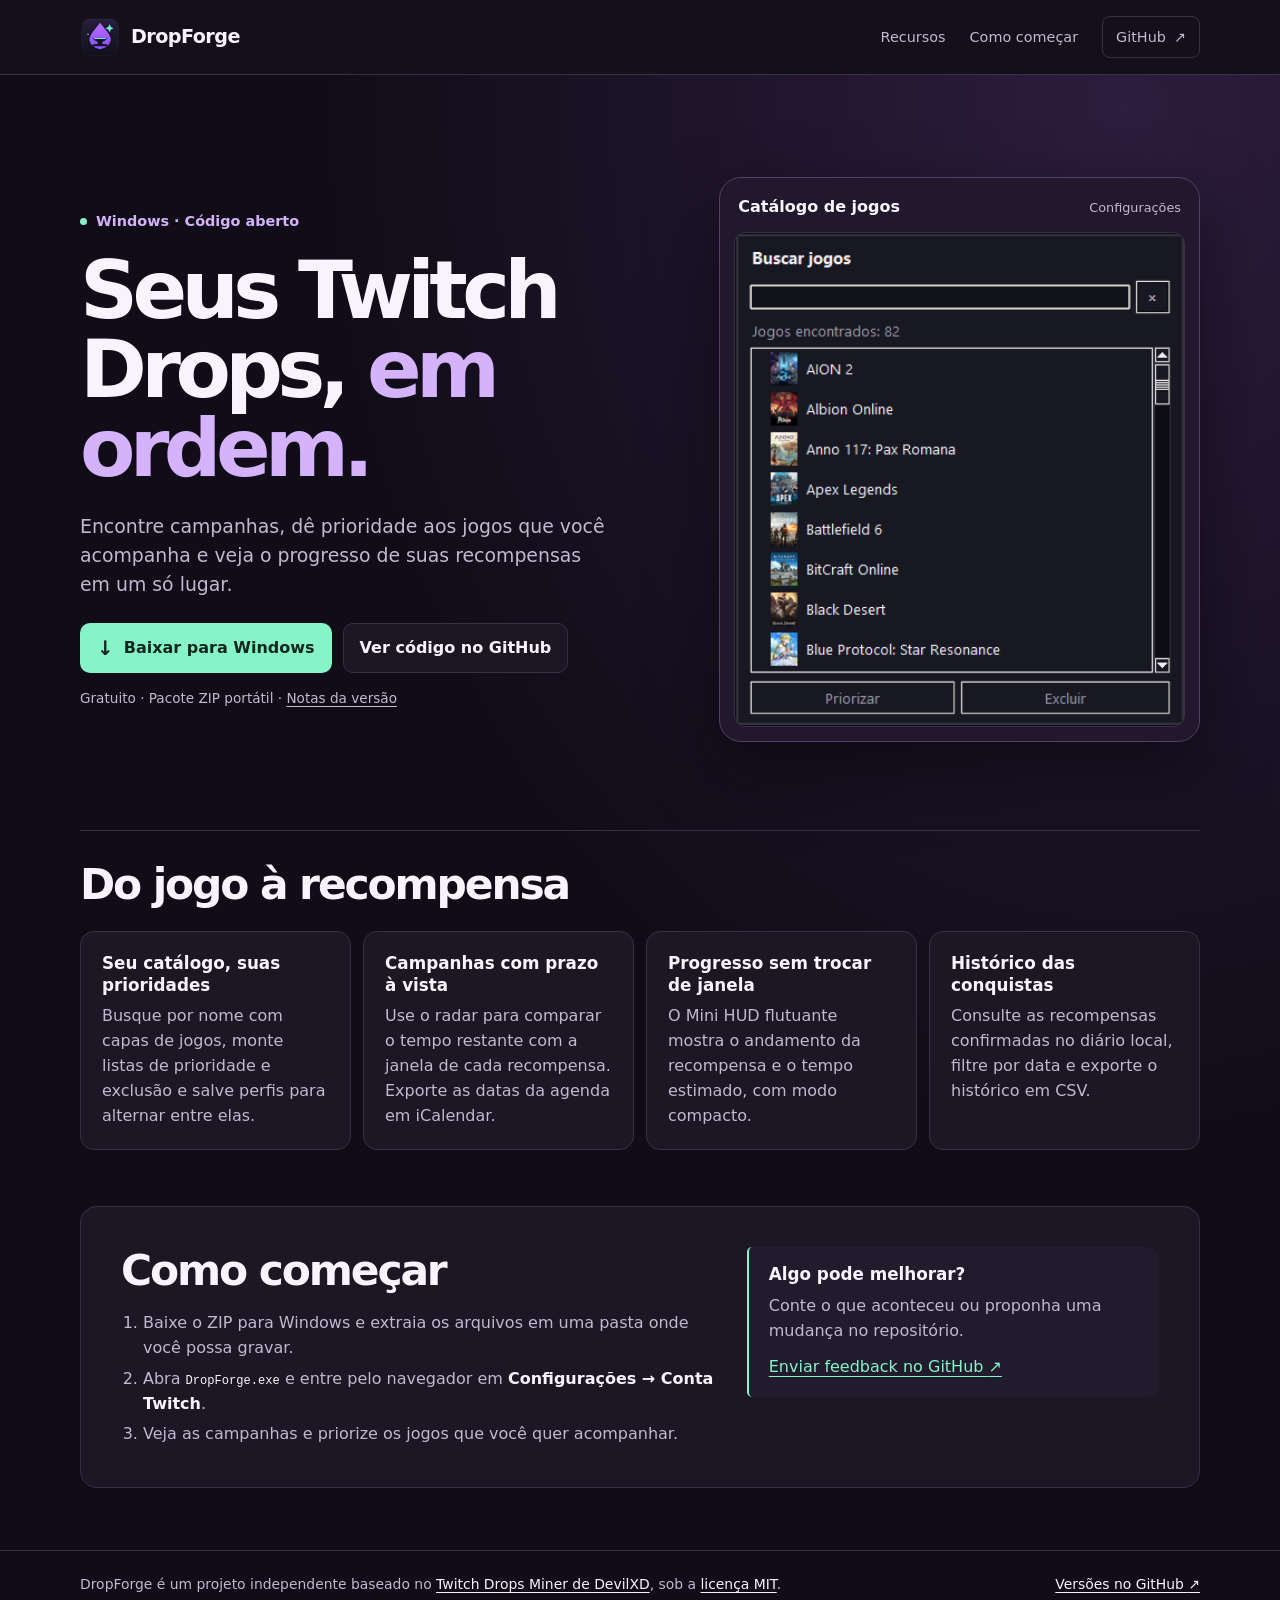
==== docs/index.html @ 673a4ce5 "Publish the DropForge project site" ====
<!doctype html>
<html lang="pt-BR">
<head>
  <meta charset="utf-8">
  <meta name="viewport" content="width=device-width, initial-scale=1">
  <meta name="theme-color" content="#100d18">
  <title>DropForge — organize seus Twitch Drops no Windows</title>
  <meta name="description" content="Acompanhe campanhas de Twitch Drops, organize prioridades por jogo e consulte o progresso no Mini HUD. Aplicativo independente e gratuito para Windows.">
  <link rel="canonical" href="https://lorderon34.github.io/DropForge/">
  <link rel="icon" href="assets/dropforge-mark.png" type="image/png">
  <link rel="stylesheet" href="style.css">
  <meta property="og:type" content="website">
  <meta property="og:site_name" content="DropForge">
  <meta property="og:locale" content="pt_BR">
  <meta property="og:title" content="DropForge — organize seus Twitch Drops no Windows">
  <meta property="og:description" content="Campanhas, prazos, prioridades por jogo e um Mini HUD em um aplicativo gratuito de código aberto.">
  <meta property="og:url" content="https://lorderon34.github.io/DropForge/">
  <meta property="og:image" content="https://lorderon34.github.io/DropForge/assets/catalogo.png">
  <meta property="og:image:width" content="403">
  <meta property="og:image:height" content="443">
  <meta property="og:image:alt" content="Busca de jogos com capas nas configurações do DropForge">
  <meta name="twitter:card" content="summary">
  <script type="application/ld+json">
    {
      "@context": "https://schema.org",
      "@type": "SoftwareApplication",
      "name": "DropForge",
      "description": "Aplicativo independente para organizar e acompanhar campanhas de Twitch Drops no Windows.",
      "applicationCategory": "UtilitiesApplication",
      "operatingSystem": "Windows",
      "inLanguage": "pt-BR",
      "url": "https://lorderon34.github.io/DropForge/",
      "image": "https://lorderon34.github.io/DropForge/assets/catalogo.png",
      "downloadUrl": "https://github.com/lorderon34/DropForge/releases/latest/download/DropForge-Windows.zip",
      "license": "https://github.com/lorderon34/DropForge/blob/main/LICENSE",
      "offers": {
        "@type": "Offer",
        "price": 0,
        "priceCurrency": "BRL",
        "url": "https://github.com/lorderon34/DropForge/releases/latest"
      }
    }
  </script>
</head>
<body>
  <a class="skip" href="#conteudo">Ir ao conteúdo</a>
  <header class="site-header">
    <div class="container topbar">
      <a class="brand" href="./" aria-label="DropForge, início">
        <img src="assets/dropforge-mark.png" width="40" height="40" alt="">
        <span>DropForge</span>
      </a>
      <nav class="top-nav" aria-label="Navegação principal">
        <a href="#recursos">Recursos</a>
        <a href="#comecar">Como começar</a>
        <a class="nav-github" href="https://github.com/lorderon34/DropForge">GitHub <span aria-hidden="true">↗</span></a>
      </nav>
    </div>
  </header>

  <main id="conteudo">
    <section class="hero container" aria-labelledby="titulo">
      <div class="hero-copy">
        <p class="availability"><span aria-hidden="true"></span> Windows · Código aberto</p>
        <h1 id="titulo">Seus Twitch Drops, <em>em ordem.</em></h1>
        <p class="intro">Encontre campanhas, dê prioridade aos jogos que você acompanha e veja o progresso de suas recompensas em um só lugar.</p>
        <div class="actions">
          <a class="button button-primary" href="https://github.com/lorderon34/DropForge/releases/latest/download/DropForge-Windows.zip">
            <span aria-hidden="true">↓</span> Baixar para Windows
          </a>
          <a class="button button-secondary" href="https://github.com/lorderon34/DropForge">Ver código no GitHub</a>
        </div>
        <p class="hero-note">Gratuito · Pacote ZIP portátil · <a href="https://github.com/lorderon34/DropForge/releases/latest">Notas da versão</a></p>
      </div>

      <figure class="preview">
        <figcaption>
          <strong>Catálogo de jogos</strong>
          <span>Configurações</span>
        </figcaption>
        <img src="assets/catalogo.png" width="403" height="443" alt="Tela do DropForge com a busca e as capas dos jogos disponíveis" fetchpriority="high">
      </figure>
    </section>

    <section class="features container" id="recursos" aria-labelledby="recursos-titulo">
      <h2 id="recursos-titulo">Do jogo à recompensa</h2>
      <div class="feature-grid">
        <article>
          <h3>Seu catálogo, suas prioridades</h3>
          <p>Busque por nome com capas de jogos, monte listas de prioridade e exclusão e salve perfis para alternar entre elas.</p>
        </article>
        <article>
          <h3>Campanhas com prazo à vista</h3>
          <p>Use o radar para comparar o tempo restante com a janela de cada recompensa. Exporte as datas da agenda em iCalendar.</p>
        </article>
        <article>
          <h3>Progresso sem trocar de janela</h3>
          <p>O Mini HUD flutuante mostra o andamento da recompensa e o tempo estimado, com modo compacto.</p>
        </article>
        <article>
          <h3>Histórico das conquistas</h3>
          <p>Consulte as recompensas confirmadas no diário local, filtre por data e exporte o histórico em CSV.</p>
        </article>
      </div>
    </section>

    <section class="getting-started container" id="comecar" aria-labelledby="comecar-titulo">
      <div class="start-card">
        <div>
          <h2 id="comecar-titulo">Como começar</h2>
          <ol>
            <li>Baixe o ZIP para Windows e extraia os arquivos em uma pasta onde você possa gravar.</li>
            <li>Abra <code>DropForge.exe</code> e entre pelo navegador em <strong>Configurações → Conta Twitch</strong>.</li>
            <li>Veja as campanhas e priorize os jogos que você quer acompanhar.</li>
          </ol>
        </div>
        <aside aria-label="Feedback do projeto">
          <h3>Algo pode melhorar?</h3>
          <p>Conte o que aconteceu ou proponha uma mudança no repositório.</p>
          <a href="https://github.com/lorderon34/DropForge/issues">Enviar feedback no GitHub <span aria-hidden="true">↗</span></a>
        </aside>
      </div>
    </section>
  </main>

  <footer class="site-footer">
    <div class="container footer-inner">
      <p>DropForge é um projeto independente baseado no <a href="https://github.com/DevilXD/TwitchDropsMiner">Twitch Drops Miner de DevilXD</a>, sob a <a href="https://github.com/lorderon34/DropForge/blob/main/LICENSE">licença MIT</a>.</p>
      <a href="https://github.com/lorderon34/DropForge/releases">Versões no GitHub <span aria-hidden="true">↗</span></a>
    </div>
  </footer>
</body>
</html>
---- docs/style.css ----
:root {
  color-scheme: dark;
  --bg: #100d18;
  --surface: #1b1725;
  --surface-raised: #211b2d;
  --line: #383045;
  --text: #f8f4ff;
  --muted: #c2b8d0;
  --purple: #d4b3fa;
  --mint: #86f4c7;
  --mint-hover: #b3ffdf;
  --ink: #11271f;
  font-family: Inter, "Segoe UI", system-ui, sans-serif;
  background: var(--bg);
  color: var(--text);
  line-height: 1.55;
}

*, *::before, *::after { box-sizing: border-box; }
body { margin: 0; }
a { color: inherit; }
button, a { -webkit-tap-highlight-color: transparent; }
a:focus-visible {
  outline: 2px solid var(--mint);
  outline-offset: 5px;
  border-radius: 4px;
}
img { display: block; max-width: 100%; }
h1, h2, h3, p, figure { margin: 0; }
.container { width: min(1120px, calc(100% - 64px)); margin-inline: auto; }
.skip {
  position: absolute;
  top: 8px;
  left: 12px;
  z-index: 2;
  padding: 8px 12px;
  transform: translateY(-160%);
  border-radius: 8px;
  background: var(--mint);
  color: var(--ink);
  font-weight: 700;
}
.skip:focus { transform: none; }

.site-header {
  background: #13101b;
  border-bottom: 1px solid var(--line);
}
.topbar, .top-nav, .brand { display: flex; align-items: center; }
.topbar {
  min-height: 74px;
  justify-content: space-between;
  gap: 20px;
}
.brand {
  gap: 11px;
  font-size: 1.2rem;
  font-weight: 750;
  text-decoration: none;
  letter-spacing: -0.03em;
}
.brand img { width: 40px; height: 40px; object-fit: contain; }
.top-nav { gap: 24px; font-size: 0.9rem; color: var(--muted); }
.top-nav a { text-decoration: none; white-space: nowrap; }
.top-nav a:hover { color: var(--text); }
.nav-github {
  display: inline-flex;
  gap: 8px;
  align-items: center;
  min-height: 42px;
  padding-inline: 13px;
  border: 1px solid var(--line);
  border-radius: 8px;
}

main {
  background: radial-gradient(ellipse at 88% 2%, #2d1d3e 0%, var(--bg) 50%);
}
.hero {
  display: grid;
  grid-template-columns: minmax(0, 1.17fr) minmax(0, 1fr);
  gap: clamp(30px, 6vw, 94px);
  align-items: center;
  padding-block: clamp(48px, 8vw, 104px) clamp(42px, 7vw, 88px);
}
.availability {
  display: flex;
  align-items: center;
  gap: 9px;
  margin-bottom: 18px;
  color: var(--purple);
  font-size: 0.9rem;
  font-weight: 650;
}
.availability span {
  width: 7px;
  height: 7px;
  border-radius: 50%;
  background: var(--mint);
}
h1 {
  max-width: 9em;
  font-size: clamp(2.9rem, 6.3vw, 5.2rem);
  line-height: 0.98;
  letter-spacing: -0.07em;
  font-weight: 770;
}
h1 em { color: var(--purple); font-style: normal; }
.intro {
  max-width: 33rem;
  margin-block: 24px;
  color: var(--muted);
  font-size: clamp(1rem, 1.6vw, 1.18rem);
}
.actions { display: flex; flex-wrap: wrap; gap: 11px; }
.button {
  display: inline-flex;
  align-items: center;
  justify-content: center;
  gap: 10px;
  min-height: 50px;
  padding: 10px 16px;
  border: 1px solid transparent;
  border-radius: 10px;
  font-weight: 720;
  text-align: center;
  text-decoration: none;
}
.button-primary { background: var(--mint); color: var(--ink); }
.button-primary:hover { background: var(--mint-hover); }
.button-primary span { font-size: 1.25rem; line-height: 1; }
.button-secondary { background: var(--surface); border-color: var(--line); }
.button-secondary:hover { background: var(--surface-raised); border-color: var(--purple); }
.hero-note { margin-top: 15px; color: var(--muted); font-size: 0.85rem; }
.hero-note a { text-underline-offset: 3px; }

.preview {
  position: relative;
  overflow: hidden;
  padding: 14px;
  border: 1px solid #524162;
  border-radius: 22px;
  background: #21182d;
  box-shadow: 0 28px 68px #08060d99;
}
.preview figcaption {
  display: flex;
  flex-wrap: wrap;
  align-items: baseline;
  justify-content: space-between;
  gap: 5px 12px;
  padding: 3px 4px 12px;
}
.preview figcaption span { color: var(--muted); font-size: 0.8rem; }
.preview img {
  width: 100%;
  height: auto;
  border: 1px solid var(--line);
  border-radius: 12px;
  background: var(--surface);
}

.features {
  padding-block: 30px 56px;
  border-top: 1px solid var(--line);
}
h2 {
  font-size: clamp(1.8rem, 4vw, 2.65rem);
  line-height: 1.13;
  letter-spacing: -0.05em;
}
.feature-grid {
  display: grid;
  grid-template-columns: repeat(4, minmax(0, 1fr));
  gap: 12px;
  margin-top: 22px;
}
.feature-grid article {
  border: 1px solid var(--line);
  border-radius: 14px;
  padding: 21px;
  background: var(--surface);
}
h3 { font-size: 1.05rem; line-height: 1.28; }
.feature-grid p, .getting-started p { margin-top: 8px; color: var(--muted); }

.getting-started { padding-bottom: 62px; }
.start-card {
  display: grid;
  grid-template-columns: minmax(0, 1.45fr) minmax(0, 1fr);
  gap: 28px;
  align-items: start;
  padding: clamp(22px, 4vw, 40px);
  border: 1px solid var(--line);
  border-radius: 17px;
  background: var(--surface);
}
.start-card ol { margin: 16px 0 0; padding-left: 22px; color: var(--muted); }
.start-card li + li { margin-top: 6px; }
.start-card strong, .start-card code { color: var(--text); }
.start-card code { font-size: 0.93em; }
.start-card aside {
  padding: 17px 20px;
  border-left: 2px solid var(--mint);
  border-radius: 5px 12px 12px 5px;
  background: var(--surface-raised);
}
.start-card aside a {
  display: inline-block;
  margin-top: 12px;
  color: var(--mint);
  text-underline-offset: 4px;
}

.site-footer { border-top: 1px solid var(--line); color: var(--muted); }
.footer-inner {
  display: flex;
  justify-content: space-between;
  align-items: baseline;
  flex-wrap: wrap;
  gap: 12px 25px;
  padding-block: 23px;
  font-size: 0.87rem;
}
.footer-inner a { color: var(--text); text-underline-offset: 3px; }

@media (max-width: 900px) {
  .feature-grid { grid-template-columns: repeat(2, minmax(0, 1fr)); }
}
@media (max-width: 690px) {
  .container { width: min(100% - 36px, 560px); }
  .hero, .start-card { grid-template-columns: 1fr; gap: 27px; }
  .hero { padding-top: 42px; }
  .preview { max-width: 465px; width: 100%; }
  .topbar { min-height: 64px; }
  .top-nav { gap: 14px; }
  .top-nav a[href="#comecar"] { display: none; }
}
@media (max-width: 380px) {
  .container { width: calc(100% - 30px); }
  .top-nav a[href="#recursos"] { display: none; }
  .actions .button { width: 100%; }
  .feature-grid { grid-template-columns: 1fr; }
}
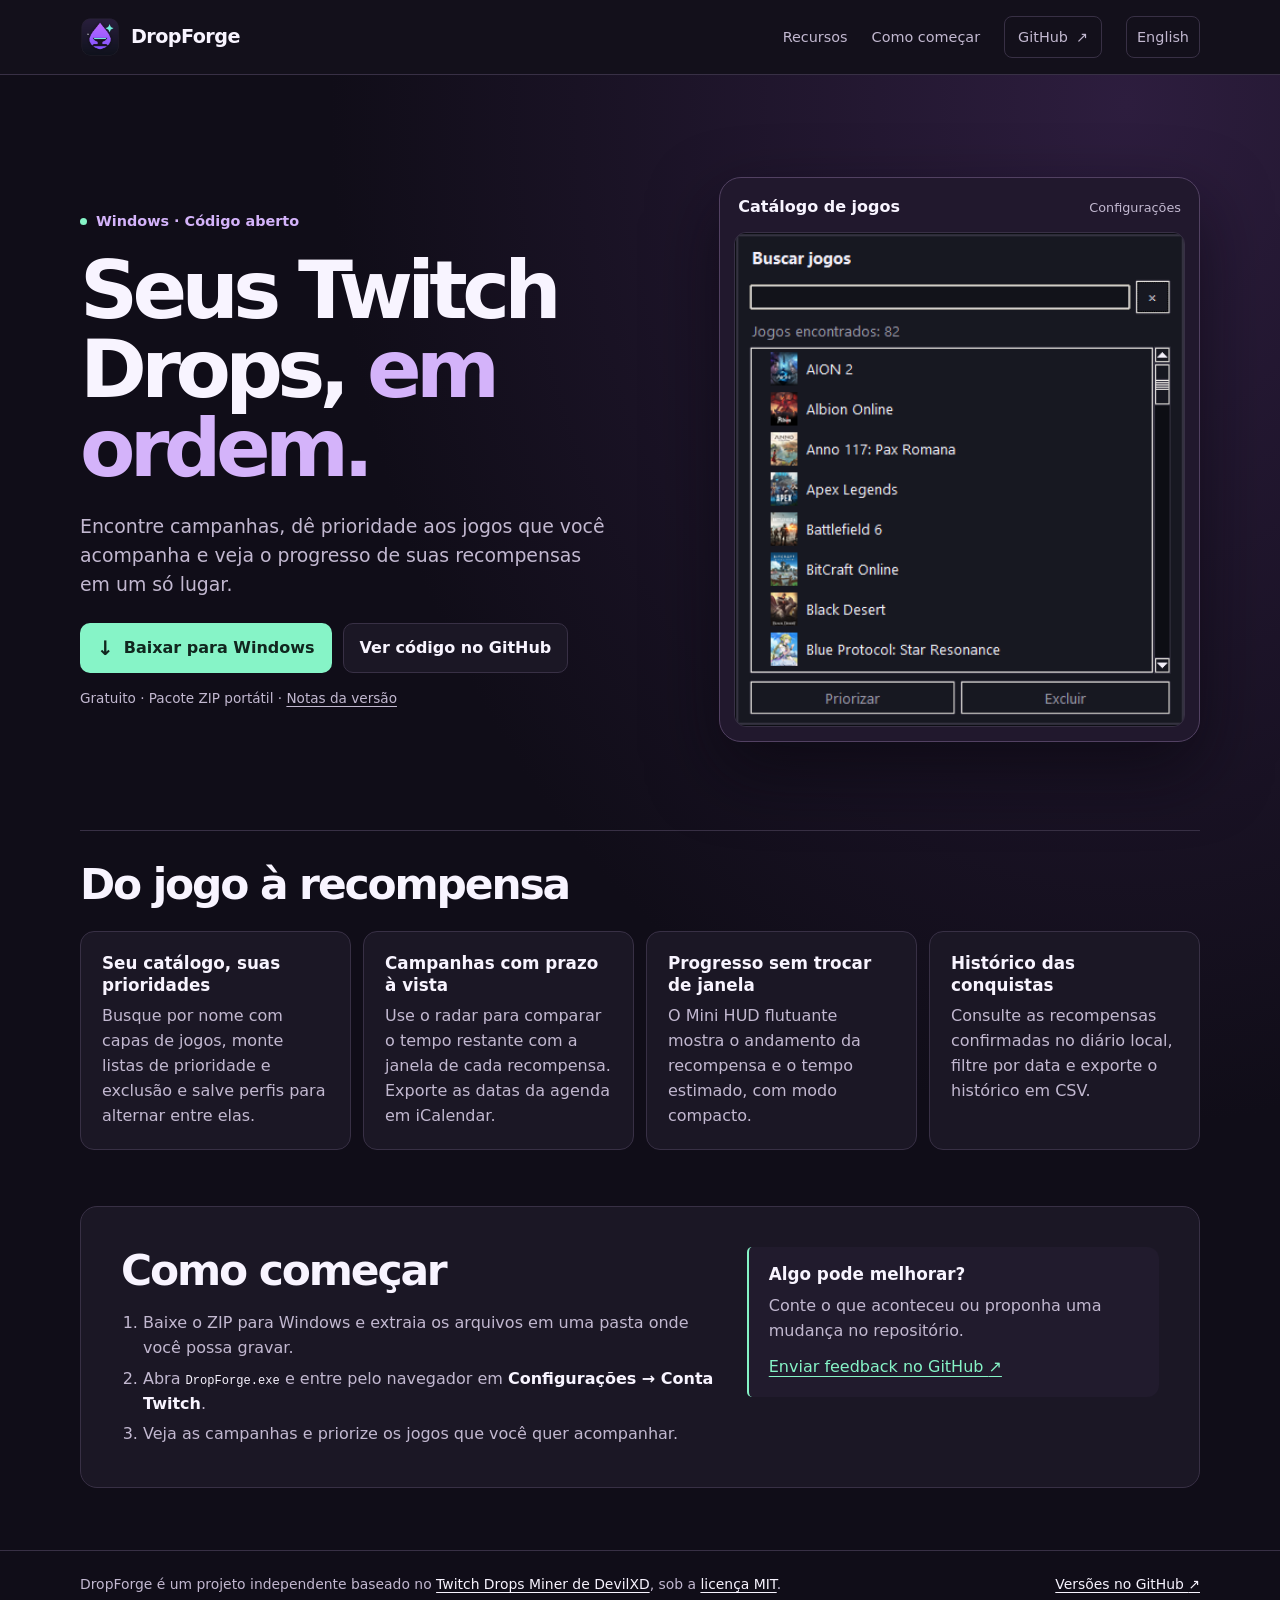
==== commit 1f383882: "Publish an English edition of the DropForge website" ====
--- a/docs/index.html
+++ b/docs/index.html
@@ -7,11 +7,15 @@
   <title>DropForge — organize seus Twitch Drops no Windows</title>
   <meta name="description" content="Acompanhe campanhas de Twitch Drops, organize prioridades por jogo e consulte o progresso no Mini HUD. Aplicativo independente e gratuito para Windows.">
   <link rel="canonical" href="https://lorderon34.github.io/DropForge/">
+  <link rel="alternate" hreflang="pt-BR" href="https://lorderon34.github.io/DropForge/">
+  <link rel="alternate" hreflang="en" href="https://lorderon34.github.io/DropForge/en/">
+  <link rel="alternate" hreflang="x-default" href="https://lorderon34.github.io/DropForge/">
   <link rel="icon" href="assets/dropforge-mark.png" type="image/png">
   <link rel="stylesheet" href="style.css">
   <meta property="og:type" content="website">
   <meta property="og:site_name" content="DropForge">
   <meta property="og:locale" content="pt_BR">
+  <meta property="og:locale:alternate" content="en_US">
   <meta property="og:title" content="DropForge — organize seus Twitch Drops no Windows">
   <meta property="og:description" content="Campanhas, prazos, prioridades por jogo e um Mini HUD em um aplicativo gratuito de código aberto.">
   <meta property="og:url" content="https://lorderon34.github.io/DropForge/">
@@ -51,9 +55,10 @@
         <span>DropForge</span>
       </a>
       <nav class="top-nav" aria-label="Navegação principal">
-        <a href="#recursos">Recursos</a>
-        <a href="#comecar">Como começar</a>
+        <a class="nav-features" href="#recursos">Recursos</a>
+        <a class="nav-start" href="#comecar">Como começar</a>
         <a class="nav-github" href="https://github.com/lorderon34/DropForge">GitHub <span aria-hidden="true">↗</span></a>
+        <a class="nav-language" href="en/" lang="en" hreflang="en">English</a>
       </nav>
     </div>
   </header>
--- a/docs/style.css
+++ b/docs/style.css
@@ -72,6 +72,14 @@
   border: 1px solid var(--line);
   border-radius: 8px;
 }
+.nav-language {
+  display: inline-flex;
+  align-items: center;
+  min-height: 42px;
+  padding-inline: 10px;
+  border: 1px solid var(--line);
+  border-radius: 8px;
+}
 
 main {
   background: radial-gradient(ellipse at 88% 2%, #2d1d3e 0%, var(--bg) 50%);
@@ -234,11 +242,14 @@
   .preview { max-width: 465px; width: 100%; }
   .topbar { min-height: 64px; }
   .top-nav { gap: 14px; }
-  .top-nav a[href="#comecar"] { display: none; }
+  .top-nav .nav-start { display: none; }
+}
+@media (max-width: 470px) {
+  .top-nav .nav-features { display: none; }
 }
 @media (max-width: 380px) {
   .container { width: calc(100% - 30px); }
-  .top-nav a[href="#recursos"] { display: none; }
+  .top-nav .nav-github { display: none; }
   .actions .button { width: 100%; }
   .feature-grid { grid-template-columns: 1fr; }
 }
